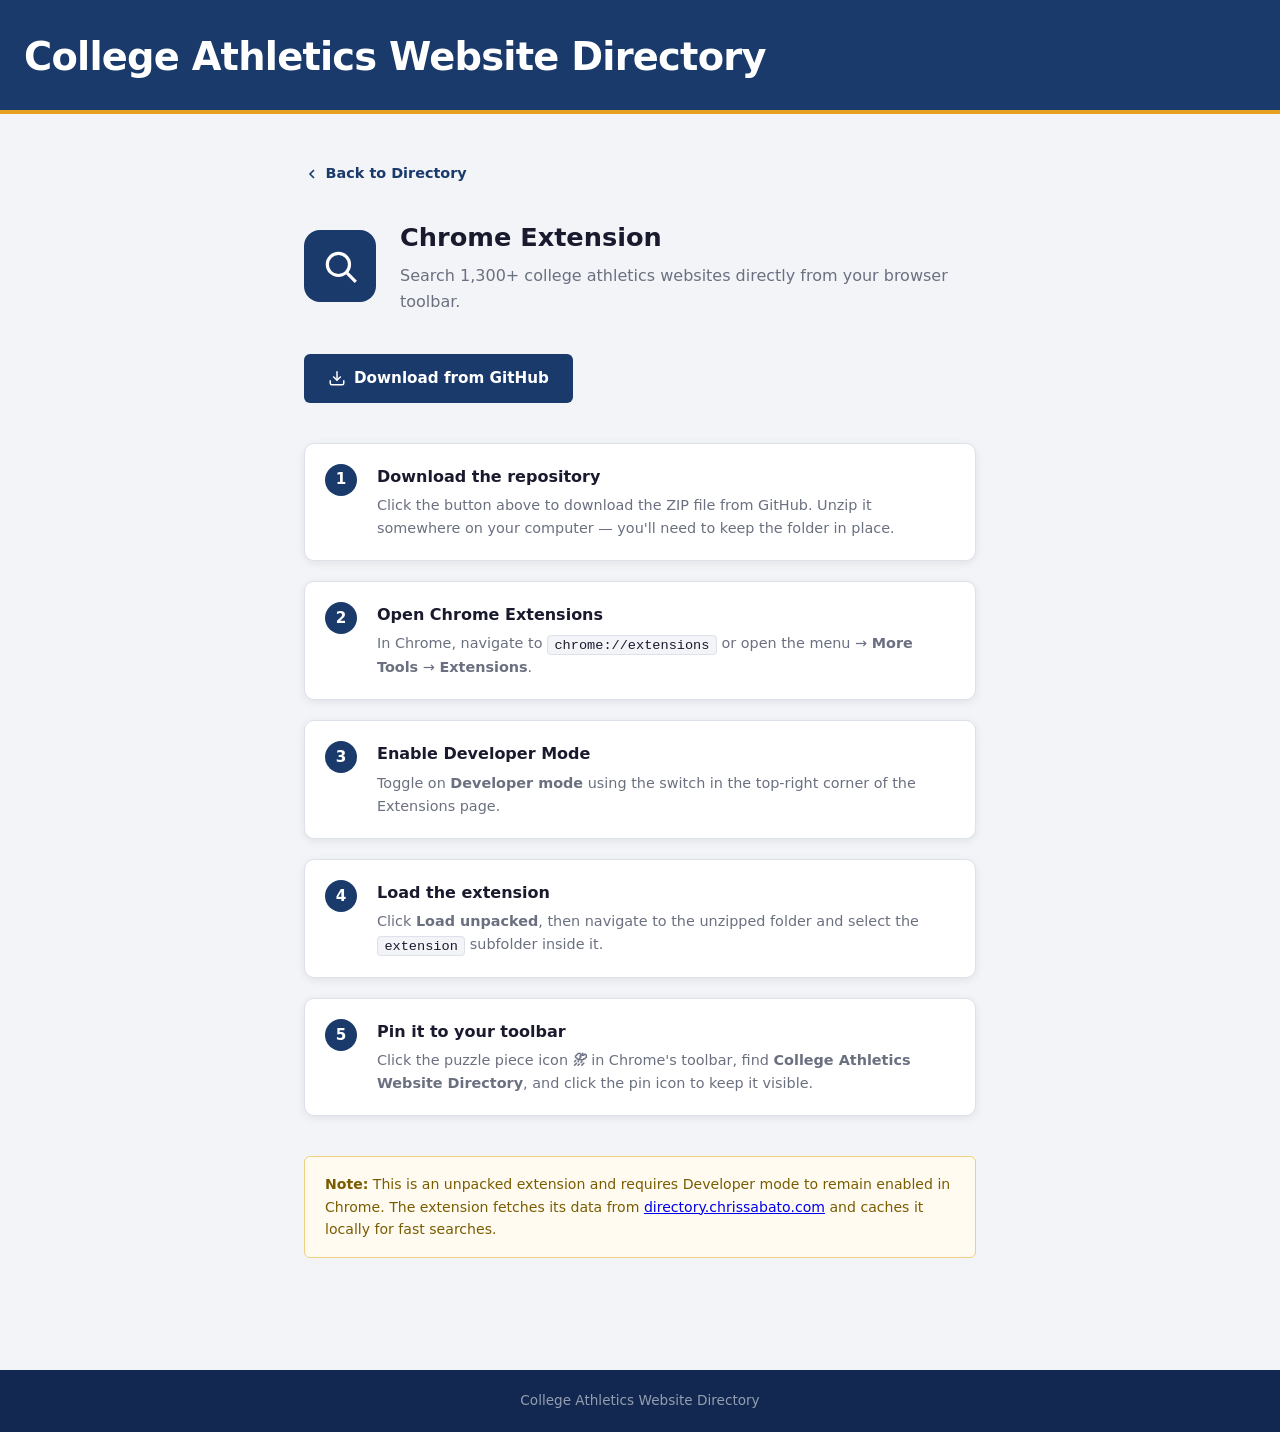
==== extension.html @ 5c363e7e "Add Chrome extension install page and header link Extension page includes step-by-step install instr" ====
<!DOCTYPE html>
<html lang="en">
<head>
  <meta charset="UTF-8">
  <meta name="viewport" content="width=device-width, initial-scale=1.0">
  <title>Chrome Extension — College Athletics Website Directory</title>
  <link rel="stylesheet" href="styles.css">
  <style>
    .ext-page {
      max-width: 720px;
      margin: 3rem auto;
      padding: 0 1.5rem 4rem;
    }

    .ext-hero {
      display: flex;
      align-items: center;
      gap: 1.5rem;
      margin-bottom: 2.5rem;
    }

    .ext-icon {
      width: 72px;
      height: 72px;
      background: var(--color-primary);
      border-radius: 16px;
      display: flex;
      align-items: center;
      justify-content: center;
      flex-shrink: 0;
    }

    .ext-icon svg {
      width: 38px;
      height: 38px;
      color: #fff;
    }

    .ext-hero-text h2 {
      font-size: 1.6rem;
      font-weight: 800;
      color: var(--color-text);
      margin-bottom: 0.3rem;
    }

    .ext-hero-text p {
      color: var(--color-text-muted);
      font-size: 1rem;
    }

    .steps {
      display: flex;
      flex-direction: column;
      gap: 1.25rem;
      margin-bottom: 2.5rem;
    }

    .step {
      display: flex;
      gap: 1.25rem;
      align-items: flex-start;
      background: var(--color-surface);
      border: 1px solid var(--color-border);
      border-radius: var(--radius-md);
      padding: 1.25rem;
      box-shadow: var(--shadow-card);
    }

    .step-number {
      width: 32px;
      height: 32px;
      background: var(--color-primary);
      color: #fff;
      border-radius: 50%;
      display: flex;
      align-items: center;
      justify-content: center;
      font-weight: 800;
      font-size: 0.95rem;
      flex-shrink: 0;
    }

    .step-body h3 {
      font-size: 1rem;
      font-weight: 700;
      margin-bottom: 0.3rem;
      color: var(--color-text);
    }

    .step-body p {
      font-size: 0.9rem;
      color: var(--color-text-muted);
      line-height: 1.6;
    }

    .step-body a {
      color: var(--color-primary);
      font-weight: 600;
    }

    .step-body code {
      background: var(--color-bg);
      border: 1px solid var(--color-border);
      border-radius: 4px;
      padding: 0.1rem 0.4rem;
      font-size: 0.85rem;
      font-family: 'Courier New', monospace;
      color: var(--color-text);
    }

    .download-btn {
      display: inline-flex;
      align-items: center;
      gap: 0.5rem;
      background: var(--color-primary);
      color: #fff;
      padding: 0.75rem 1.5rem;
      border-radius: var(--radius-sm);
      text-decoration: none;
      font-weight: 700;
      font-size: 0.95rem;
      transition: background 0.2s ease;
      margin-bottom: 2.5rem;
    }

    .download-btn:hover {
      background: var(--color-primary-light);
    }

    .download-btn svg {
      width: 18px;
      height: 18px;
    }

    .note {
      background: #fffbf0;
      border: 1px solid #f0d080;
      border-radius: var(--radius-sm);
      padding: 1rem 1.25rem;
      font-size: 0.88rem;
      color: #7a5c00;
      line-height: 1.6;
    }

    .back-link {
      display: inline-flex;
      align-items: center;
      gap: 0.35rem;
      color: var(--color-primary);
      text-decoration: none;
      font-size: 0.9rem;
      font-weight: 600;
      margin-bottom: 2rem;
    }

    .back-link:hover {
      text-decoration: underline;
    }
  </style>
</head>
<body>

  <header class="site-header">
    <div class="header-inner">
      <h1 class="site-title">College Athletics Website Directory</h1>
    </div>
  </header>

  <div class="ext-page">

    <a href="/" class="back-link">
      <svg width="16" height="16" viewBox="0 0 24 24" fill="none" stroke="currentColor" stroke-width="2.5" aria-hidden="true">
        <polyline points="15 18 9 12 15 6"/>
      </svg>
      Back to Directory
    </a>

    <div class="ext-hero">
      <div class="ext-icon">
        <svg viewBox="0 0 24 24" fill="none" stroke="currentColor" stroke-width="2" aria-hidden="true">
          <circle cx="11" cy="11" r="7"/>
          <line x1="16.5" y1="16.5" x2="22" y2="22"/>
        </svg>
      </div>
      <div class="ext-hero-text">
        <h2>Chrome Extension</h2>
        <p>Search 1,300+ college athletics websites directly from your browser toolbar.</p>
      </div>
    </div>

    <a
      href="https://github.com/chrissabato/college-athletics-directory/archive/refs/heads/main.zip"
      class="download-btn"
      target="_blank"
      rel="noopener noreferrer"
    >
      <svg viewBox="0 0 24 24" fill="none" stroke="currentColor" stroke-width="2" aria-hidden="true">
        <path d="M21 15v4a2 2 0 0 1-2 2H5a2 2 0 0 1-2-2v-4"/>
        <polyline points="7 10 12 15 17 10"/>
        <line x1="12" y1="15" x2="12" y2="3"/>
      </svg>
      Download from GitHub
    </a>

    <div class="steps">

      <div class="step">
        <div class="step-number">1</div>
        <div class="step-body">
          <h3>Download the repository</h3>
          <p>Click the button above to download the ZIP file from GitHub. Unzip it somewhere on your computer — you'll need to keep the folder in place.</p>
        </div>
      </div>

      <div class="step">
        <div class="step-number">2</div>
        <div class="step-body">
          <h3>Open Chrome Extensions</h3>
          <p>In Chrome, navigate to <code>chrome://extensions</code> or open the menu &rarr; <strong>More Tools</strong> &rarr; <strong>Extensions</strong>.</p>
        </div>
      </div>

      <div class="step">
        <div class="step-number">3</div>
        <div class="step-body">
          <h3>Enable Developer Mode</h3>
          <p>Toggle on <strong>Developer mode</strong> using the switch in the top-right corner of the Extensions page.</p>
        </div>
      </div>

      <div class="step">
        <div class="step-number">4</div>
        <div class="step-body">
          <h3>Load the extension</h3>
          <p>Click <strong>Load unpacked</strong>, then navigate to the unzipped folder and select the <code>extension</code> subfolder inside it.</p>
        </div>
      </div>

      <div class="step">
        <div class="step-number">5</div>
        <div class="step-body">
          <h3>Pin it to your toolbar</h3>
          <p>Click the puzzle piece icon <strong>&#9928;</strong> in Chrome's toolbar, find <strong>College Athletics Website Directory</strong>, and click the pin icon to keep it visible.</p>
        </div>
      </div>

    </div>

    <div class="note">
      <strong>Note:</strong> This is an unpacked extension and requires Developer mode to remain enabled in Chrome. The extension fetches its data from <a href="https://directory.chrissabato.com" target="_blank" rel="noopener noreferrer">directory.chrissabato.com</a> and caches it locally for fast searches.
    </div>

  </div>

  <footer class="site-footer">
    <p>College Athletics Website Directory</p>
  </footer>

</body>
</html>
---- styles.css ----
/* ── Reset & Base ──────────────────────────────────────────────────────── */
*, *::before, *::after {
  box-sizing: border-box;
  margin: 0;
  padding: 0;
}

:root {
  --color-primary:       #1a3a6b;
  --color-primary-light: #2d5aa0;
  --color-primary-dark:  #122850;
  --color-accent:        #e8a020;
  --color-bg:            #f2f4f8;
  --color-surface:       #ffffff;
  --color-text:          #1a1a2e;
  --color-text-muted:    #6b7080;
  --color-border:        #dde1ea;
  --radius-sm:           6px;
  --radius-md:           10px;
  --shadow-card:         0 2px 8px rgba(0, 0, 0, 0.08);
  --shadow-card-hover:   0 8px 24px rgba(0, 0, 0, 0.14);
  --shadow-dropdown:     0 4px 16px rgba(0, 0, 0, 0.12);
  --transition:          0.2s ease;
  --font: system-ui, -apple-system, BlinkMacSystemFont, 'Segoe UI', Roboto, sans-serif;
}

html {
  font-size: 16px;
  scroll-behavior: smooth;
}

body {
  font-family: var(--font);
  background: var(--color-bg);
  color: var(--color-text);
  line-height: 1.6;
  min-height: 100vh;
  display: flex;
  flex-direction: column;
}

/* ── Header ─────────────────────────────────────────────────────────────── */
.site-header {
  background: var(--color-primary);
  color: #fff;
  padding: 2.25rem 1.5rem 2rem;
  border-bottom: 4px solid var(--color-accent);
}

.header-inner {
  max-width: 1280px;
  margin: 0 auto;
}

.header-top {
  display: flex;
  align-items: center;
  justify-content: space-between;
  gap: 1rem;
  flex-wrap: wrap;
}

.ext-link {
  display: inline-flex;
  align-items: center;
  gap: 0.4rem;
  color: rgba(255, 255, 255, 0.85);
  text-decoration: none;
  font-size: 0.85rem;
  font-weight: 600;
  border: 1.5px solid rgba(255, 255, 255, 0.4);
  border-radius: var(--radius-sm);
  padding: 0.35rem 0.75rem;
  white-space: nowrap;
  transition: background 0.2s ease, color 0.2s ease;
}

.ext-link:hover {
  background: rgba(255, 255, 255, 0.15);
  color: #fff;
}

.site-title {
  font-size: clamp(1.6rem, 4vw, 2.4rem);
  font-weight: 800;
  letter-spacing: -0.02em;
  line-height: 1.1;
}

.site-tagline {
  margin-top: 0.4rem;
  font-size: 1rem;
  color: rgba(255, 255, 255, 0.72);
}

/* ── Controls (sticky) ───────────────────────────────────────────────────── */
.controls {
  background: var(--color-surface);
  border-bottom: 1px solid var(--color-border);
  position: sticky;
  top: 0;
  z-index: 100;
  box-shadow: 0 2px 8px rgba(0, 0, 0, 0.07);
}

.controls-inner {
  max-width: 1280px;
  margin: 0 auto;
  padding: 1.25rem 1.5rem;
  display: flex;
  flex-direction: column;
  gap: 1rem;
}

/* Search */
.control-label {
  display: block;
  font-size: 0.78rem;
  font-weight: 600;
  text-transform: uppercase;
  letter-spacing: 0.06em;
  color: var(--color-text-muted);
  margin-bottom: 0.35rem;
}

.search-container {
  width: 100%;
}

.autocomplete-wrapper {
  position: relative;
}

.search-icon {
  position: absolute;
  left: 0.75rem;
  top: 50%;
  transform: translateY(-50%);
  width: 18px;
  height: 18px;
  color: var(--color-text-muted);
  pointer-events: none;
}

.search-input {
  width: 100%;
  padding: 0.65rem 1rem 0.65rem 2.5rem;
  font-size: 1rem;
  font-family: var(--font);
  color: var(--color-text);
  background: var(--color-bg);
  border: 1.5px solid var(--color-border);
  border-radius: var(--radius-sm);
  transition: border-color var(--transition), box-shadow var(--transition);
  outline: none;
}

.search-input:focus {
  border-color: var(--color-primary-light);
  box-shadow: 0 0 0 3px rgba(45, 90, 160, 0.15);
  background: var(--color-surface);
}

/* Autocomplete dropdown */
.autocomplete-list {
  position: absolute;
  top: calc(100% + 4px);
  left: 0;
  right: 0;
  background: var(--color-surface);
  border: 1.5px solid var(--color-border);
  border-radius: 0 0 var(--radius-sm) var(--radius-sm);
  box-shadow: var(--shadow-dropdown);
  max-height: 280px;
  overflow-y: auto;
  list-style: none;
  z-index: 200;
  padding: 0.25rem 0;
}

.autocomplete-list li {
  padding: 0.5rem 1rem;
  cursor: pointer;
  font-size: 0.95rem;
  transition: background var(--transition);
  display: flex;
  flex-direction: column;
  gap: 0.1rem;
}

.ac-meta {
  font-size: 0.75rem;
  color: var(--color-text-muted);
}

.autocomplete-list li.autocomplete-active .ac-meta,
.autocomplete-list li:hover .ac-meta {
  color: rgba(255, 255, 255, 0.75);
}

.autocomplete-list li:hover,
.autocomplete-list li.autocomplete-active {
  background: var(--color-primary);
  color: #fff;
}

.autocomplete-list li mark {
  background: transparent;
  font-weight: 700;
  color: var(--color-accent);
}

.autocomplete-list li.autocomplete-active mark {
  color: #ffd57a;
}

/* Filters row */
.filters-row {
  display: flex;
  gap: 0.75rem;
  flex-wrap: wrap;
  align-items: flex-end;
}

.filter-group {
  flex: 1;
  min-width: 150px;
}

.select-wrapper {
  position: relative;
}

.select-wrapper::after {
  content: '';
  position: absolute;
  right: 0.75rem;
  top: 50%;
  transform: translateY(-50%);
  width: 0;
  height: 0;
  border-left: 5px solid transparent;
  border-right: 5px solid transparent;
  border-top: 5px solid var(--color-text-muted);
  pointer-events: none;
}

.filter-select {
  width: 100%;
  padding: 0.65rem 2.25rem 0.65rem 0.85rem;
  font-size: 0.95rem;
  font-family: var(--font);
  color: var(--color-text);
  background: var(--color-bg);
  border: 1.5px solid var(--color-border);
  border-radius: var(--radius-sm);
  appearance: none;
  -webkit-appearance: none;
  cursor: pointer;
  transition: border-color var(--transition), box-shadow var(--transition);
  outline: none;
}

.filter-select:focus {
  border-color: var(--color-primary-light);
  box-shadow: 0 0 0 3px rgba(45, 90, 160, 0.15);
  background: var(--color-surface);
}


.reset-btn {
  padding: 0.65rem 1.25rem;
  font-size: 0.9rem;
  font-family: var(--font);
  font-weight: 600;
  color: var(--color-primary);
  background: transparent;
  border: 2px solid var(--color-primary);
  border-radius: var(--radius-sm);
  cursor: pointer;
  transition: background var(--transition), color var(--transition);
  white-space: nowrap;
  align-self: flex-end;
}

.reset-btn:hover {
  background: var(--color-primary);
  color: #fff;
}

/* ── Main Content ────────────────────────────────────────────────────────── */
.main-content {
  flex: 1;
  max-width: 1280px;
  width: 100%;
  margin: 0 auto;
  padding: 0 1.5rem 3rem;
}

.results-meta {
  padding: 1rem 0 0.5rem;
}

.results-count {
  font-size: 0.9rem;
  color: var(--color-text-muted);
  font-weight: 500;
}

/* Results grid */
.results-grid {
  display: grid;
  grid-template-columns: repeat(auto-fill, minmax(300px, 1fr));
  gap: 1.25rem;
  margin-top: 0.5rem;
}

/* ── School Card ─────────────────────────────────────────────────────────── */
.school-card {
  background: var(--color-surface);
  border: 1px solid var(--color-border);
  border-radius: var(--radius-md);
  box-shadow: var(--shadow-card);
  padding: 1.25rem 1.375rem 1.375rem;
  display: flex;
  flex-direction: column;
  transition: box-shadow var(--transition), transform var(--transition);
}

.school-card:hover {
  box-shadow: var(--shadow-card-hover);
  transform: translateY(-2px);
}


.card-name {
  display: flex;
  align-items: center;
  gap: 0.5rem;
  font-size: 1.05rem;
  font-weight: 700;
  line-height: 1.3;
  margin-bottom: 0.3rem;
}

.card-favicon {
  width: 20px;
  height: 20px;
  flex-shrink: 0;
  border-radius: 3px;
}

.card-name a {
  color: var(--color-primary);
  text-decoration: none;
}

.card-name a:hover {
  text-decoration: underline;
}

.card-conference {
  font-size: 0.85rem;
  color: var(--color-text-muted);
  margin-bottom: 0.6rem;
  line-height: 1.4;
}

.card-footer {
  display: flex;
  align-items: center;
  justify-content: space-between;
  margin-top: auto;
  padding-top: 0.6rem;
  gap: 0.5rem;
}

.card-state {
  display: flex;
  align-items: center;
  gap: 0.35rem;
  font-size: 0.85rem;
  color: var(--color-text-muted);
}

.card-state svg {
  flex-shrink: 0;
  color: var(--color-primary-light);
}

.card-association {
  font-size: 0.72rem;
  color: var(--color-text-muted);
  text-transform: uppercase;
  letter-spacing: 0.04em;
  white-space: nowrap;
}


/* ── Empty State ─────────────────────────────────────────────────────────── */
.empty-state[hidden] { display: none; }

.empty-state {
  display: flex;
  flex-direction: column;
  align-items: center;
  justify-content: center;
  text-align: center;
  padding: 4rem 2rem;
  gap: 0.75rem;
}

.empty-icon {
  width: 56px;
  height: 56px;
  color: var(--color-border);
  margin-bottom: 0.5rem;
}

.empty-title {
  font-size: 1.2rem;
  font-weight: 700;
  color: var(--color-text);
}

.empty-body {
  font-size: 0.95rem;
  color: var(--color-text-muted);
}

/* ── Footer ─────────────────────────────────────────────────────────────── */
.site-footer {
  background: var(--color-primary-dark);
  color: rgba(255, 255, 255, 0.55);
  text-align: center;
  padding: 1.25rem 1.5rem;
  font-size: 0.85rem;
  margin-top: auto;
}

/* ── Responsive ──────────────────────────────────────────────────────────── */
@media (max-width: 768px) {
  .filters-row {
    flex-direction: column;
    gap: 0.6rem;
  }

  .filter-group {
    min-width: 0;
    width: 100%;
  }

  .reset-btn {
    width: 100%;
    text-align: center;
  }

  .results-grid {
    grid-template-columns: 1fr;
  }
}

@media (max-width: 480px) {
  .site-header {
    padding: 1.5rem 1rem 1.25rem;
  }

  .controls-inner {
    padding: 1rem;
  }

  .main-content {
    padding-left: 1rem;
    padding-right: 1rem;
  }
}
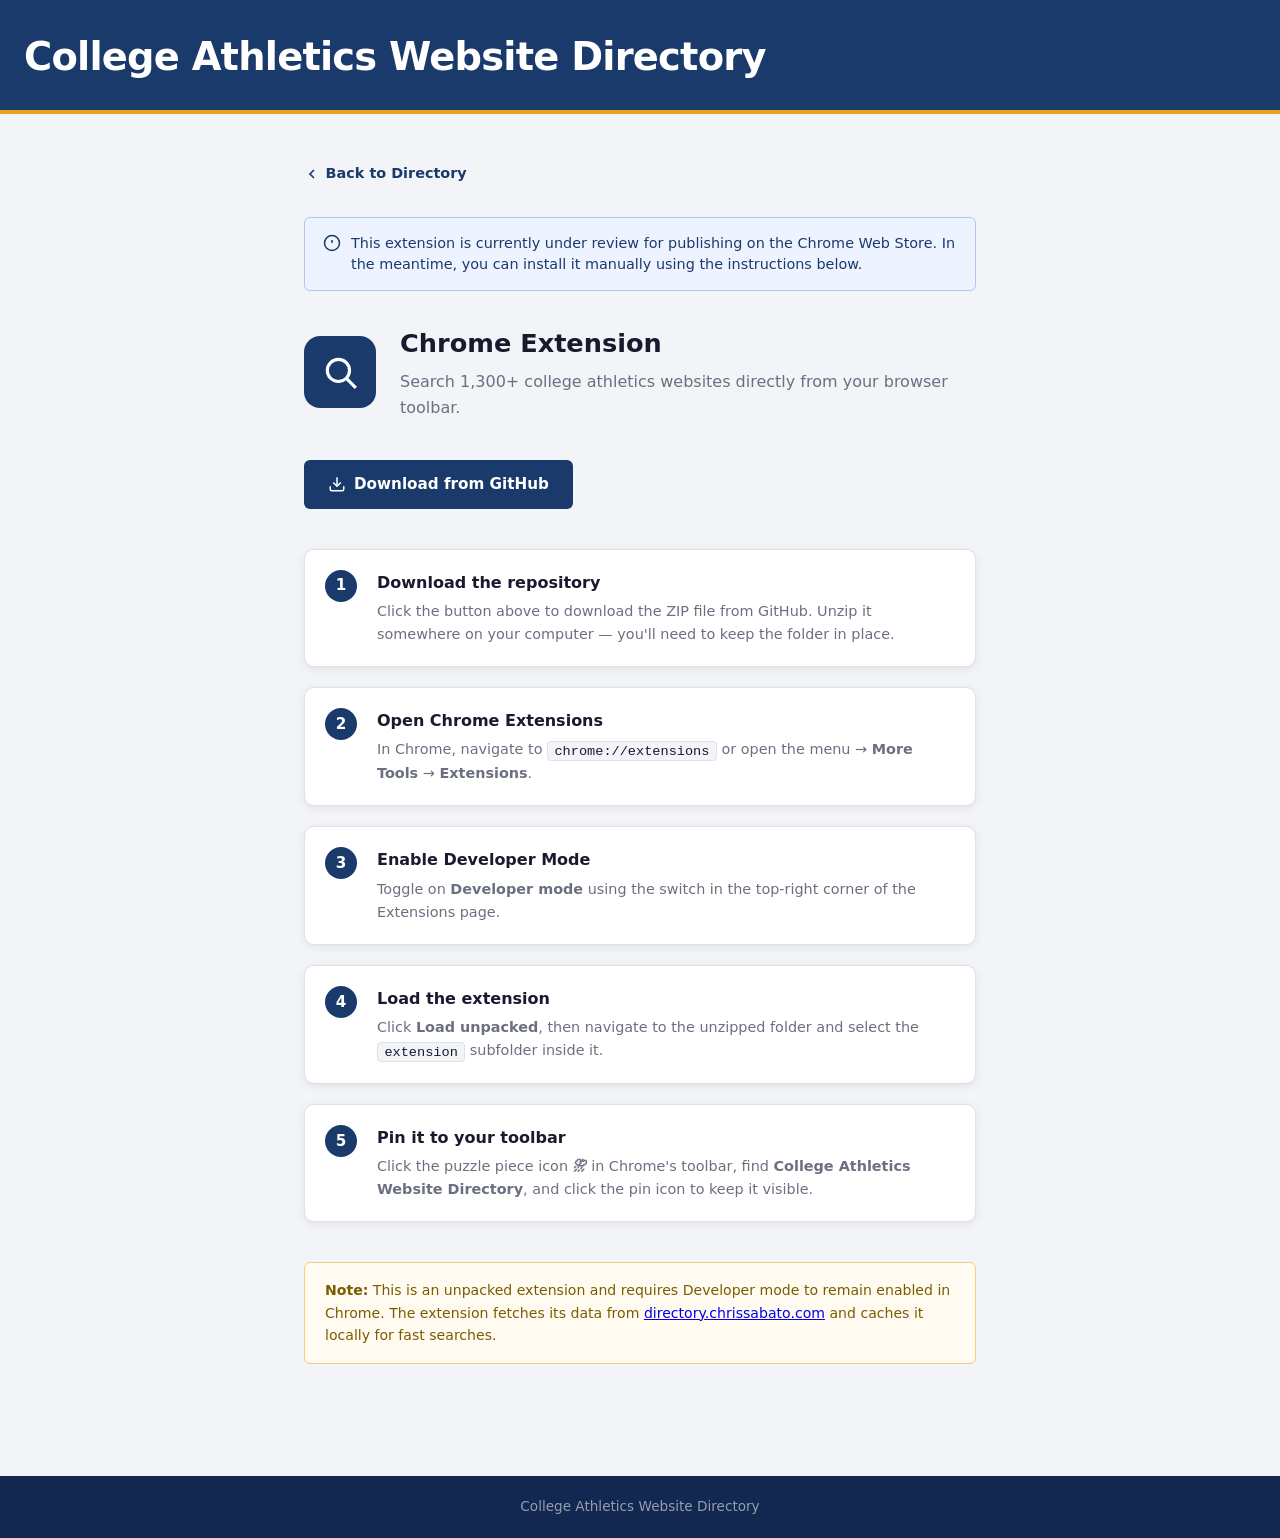
==== commit 53052a52: "Add Chrome Web Store review notice to extension page" ====
--- a/extension.html
+++ b/extension.html
@@ -132,6 +132,25 @@
       height: 18px;
     }
 
+    .review-notice {
+      display: flex;
+      align-items: flex-start;
+      gap: 0.65rem;
+      background: #eef4ff;
+      border: 1px solid #b0c8f0;
+      border-radius: var(--radius-sm);
+      padding: 0.9rem 1.1rem;
+      font-size: 0.9rem;
+      color: #1a3a6b;
+      line-height: 1.5;
+      margin-bottom: 2rem;
+    }
+
+    .review-notice svg {
+      flex-shrink: 0;
+      margin-top: 0.1rem;
+    }
+
     .note {
       background: #fffbf0;
       border: 1px solid #f0d080;
@@ -174,6 +193,13 @@
       </svg>
       Back to Directory
     </a>
+
+    <div class="review-notice">
+      <svg width="18" height="18" viewBox="0 0 24 24" fill="none" stroke="currentColor" stroke-width="2" aria-hidden="true">
+        <circle cx="12" cy="12" r="10"/><line x1="12" y1="8" x2="12" y2="12"/><line x1="12" y1="16" x2="12.01" y2="16"/>
+      </svg>
+      <span>This extension is currently under review for publishing on the Chrome Web Store. In the meantime, you can install it manually using the instructions below.</span>
+    </div>
 
     <div class="ext-hero">
       <div class="ext-icon">
